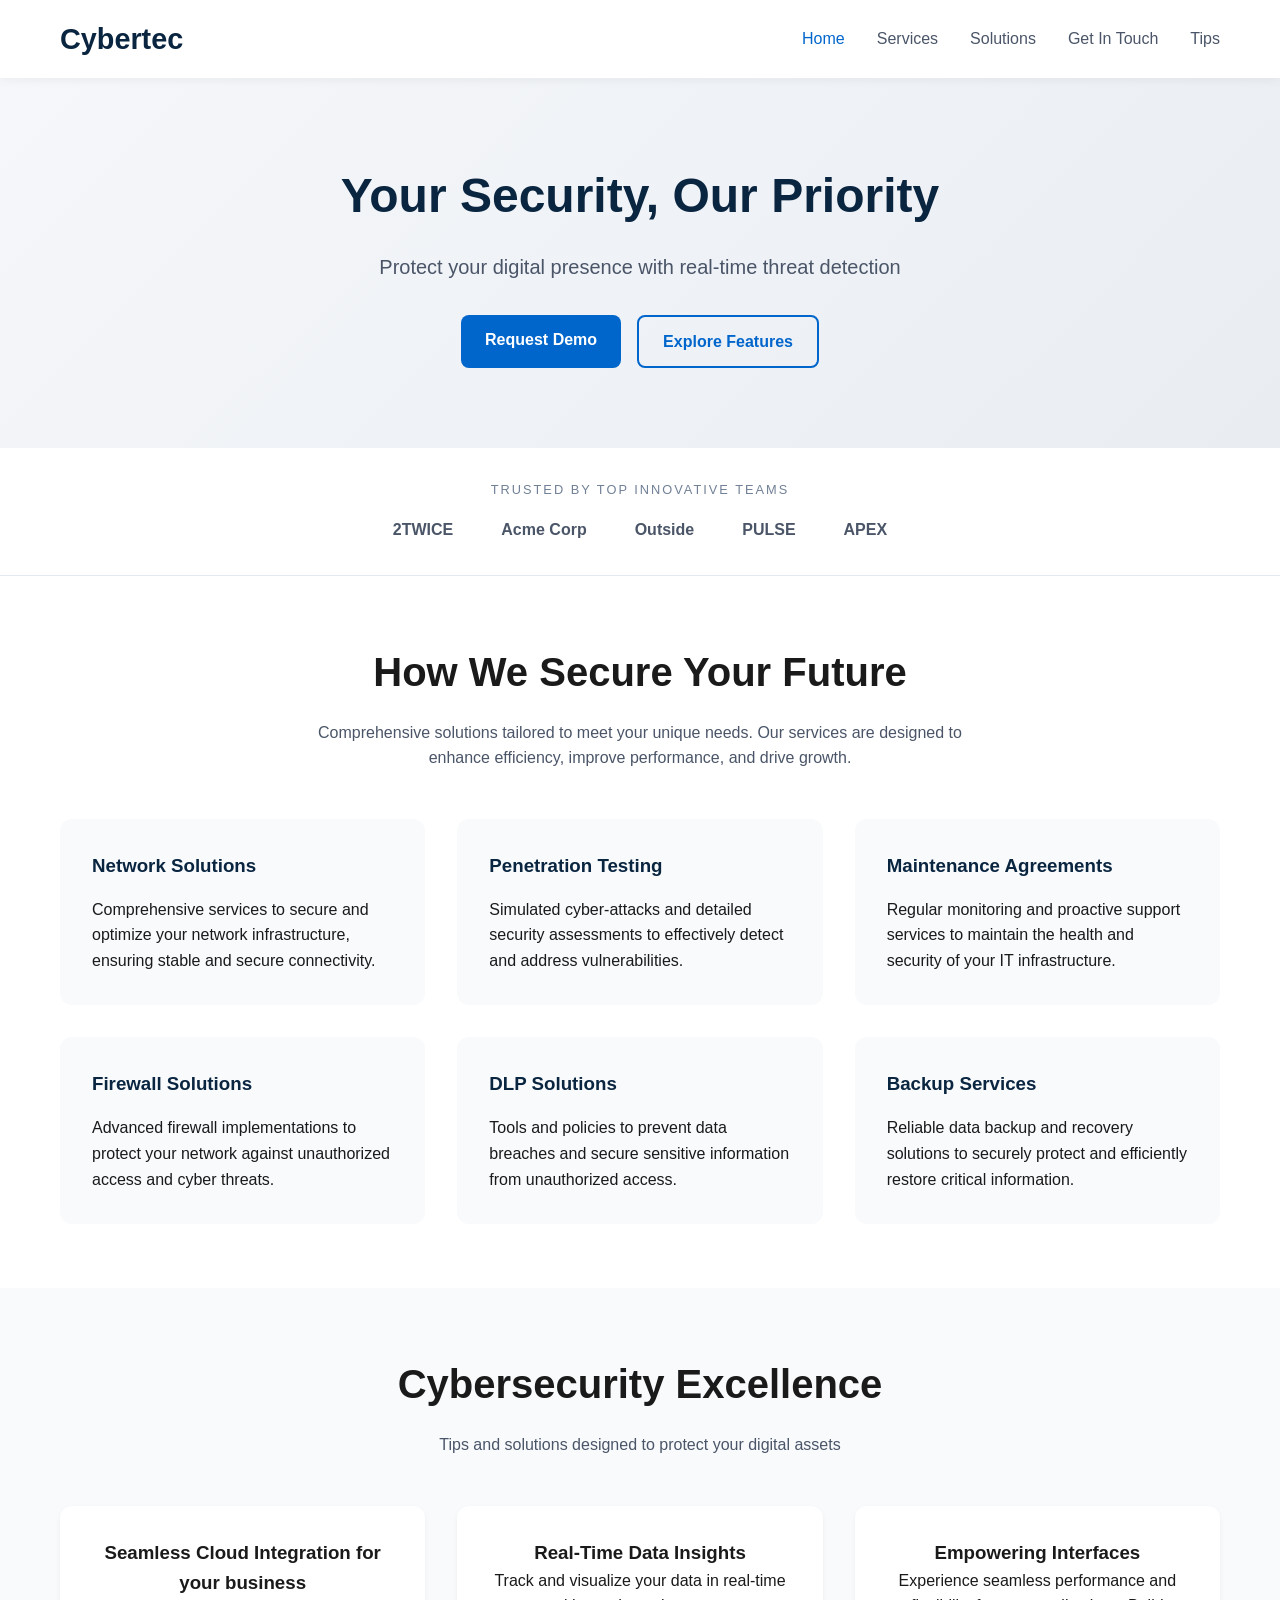
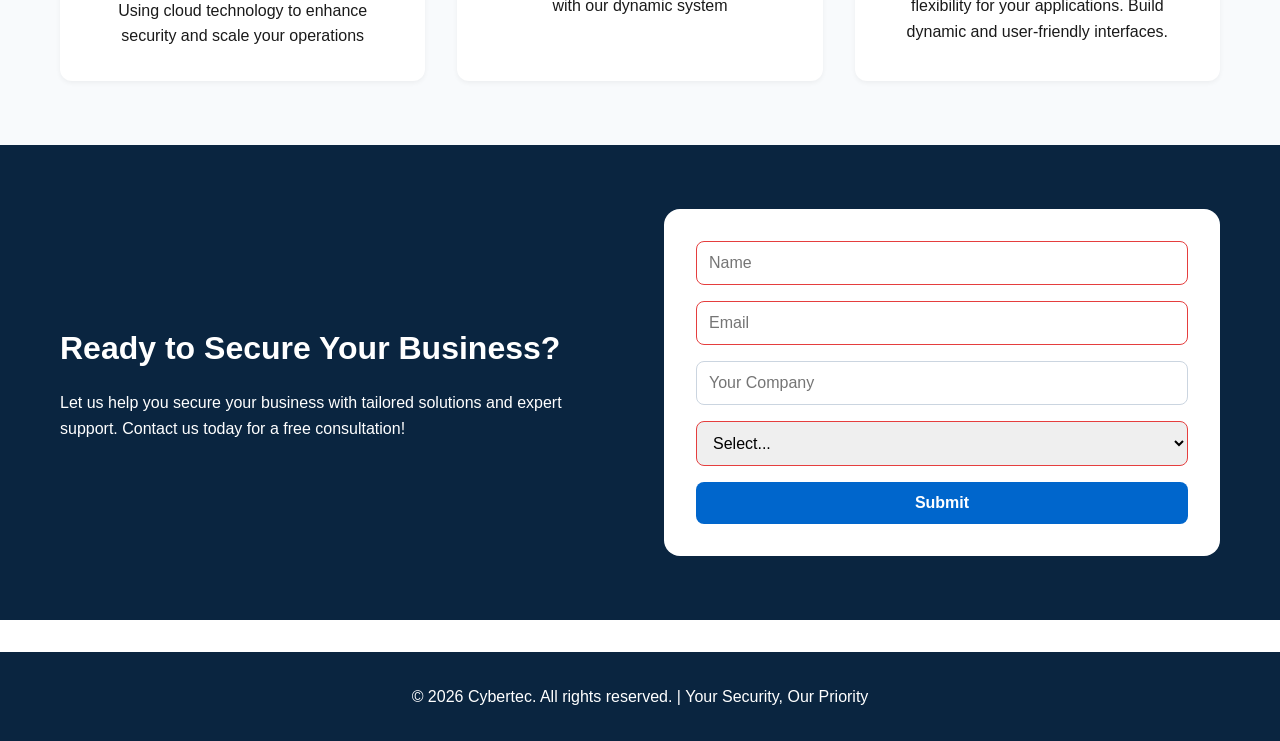
==== index.html @ 347799b2 "Fixed HTML code and CSS link" ====
<!DOCTYPE html>
<html lang="en">
<head>
    <meta charset="UTF-8">
    <meta name="viewport" content="width=device-width, initial-scale=1.0">
    <title>Cybertec</title>
    <link rel="stylesheet" href="styles.css">
</head>
<body>

<header>
    <div class="container">
        <div class="logo">Cybertec</div>
        <nav>
            <ul class="nav-links">
                <li><a href="index.html" class="active">Home</a></li>
                <li><a href="services.html">Services</a></li>
                <li><a href="solutions.html">Solutions</a></li>
                <li><a href="contact.html">Get In Touch</a></li>
                <li><a href="tips.html">Tips</a></li>
            </ul>
            <div class="hamburger">&#9776;</div>
        </nav>
    </div>
</header>

<main>
    <!-- Hero Section -->
    <section class="hero">
        <div class="container">
            <h1>Your Security, Our Priority</h1>
            <p>Protect your digital presence with real-time threat detection</p>
            <div class="hero-buttons">
                <a href="contact.html" class="btn btn-primary">Request Demo</a>
                <a href="solutions.html" class="btn btn-secondary">Explore Features</a>
            </div>
        </div>
    </section>

    <!-- Trusted By -->
    <section class="trusted">
        <div class="container">
            <p class="trusted-label">Trusted by top innovative teams</p>
            <div class="trusted-logos">
                <span>2TWICE</span>
                <span>Acme Corp</span>
                <span>Outside</span>
                <span>PULSE</span>
                <span>APEX</span>
            </div>
        </div>
    </section>

    <!-- How We Secure Your Future (Services Preview) -->
    <section class="services-preview">
        <div class="container">
            <h2>How We Secure Your Future</h2>
            <p class="section-subtitle">Comprehensive solutions tailored to meet your unique needs. Our services are designed to enhance efficiency, improve performance, and drive growth.</p>
            <div class="service-grid">
                <div class="service-card">
                    <h3>Network Solutions</h3>
                    <p>Comprehensive services to secure and optimize your network infrastructure, ensuring stable and secure connectivity.</p>
                </div>
                <div class="service-card">
                    <h3>Penetration Testing</h3>
                    <p>Simulated cyber-attacks and detailed security assessments to effectively detect and address vulnerabilities.</p>
                </div>
                <div class="service-card">
                    <h3>Maintenance Agreements</h3>
                    <p>Regular monitoring and proactive support services to maintain the health and security of your IT infrastructure.</p>
                </div>
                <div class="service-card">
                    <h3>Firewall Solutions</h3>
                    <p>Advanced firewall implementations to protect your network against unauthorized access and cyber threats.</p>
                </div>
                <div class="service-card">
                    <h3>DLP Solutions</h3>
                    <p>Tools and policies to prevent data breaches and secure sensitive information from unauthorized access.</p>
                </div>
                <div class="service-card">
                    <h3>Backup Services</h3>
                    <p>Reliable data backup and recovery solutions to securely protect and efficiently restore critical information.</p>
                </div>
            </div>
        </div>
    </section>

    <!-- Cybersecurity Excellence (Features) -->
    <section class="features">
        <div class="container">
            <h2>Cybersecurity Excellence</h2>
            <p class="section-subtitle">Tips and solutions designed to protect your digital assets</p>
            <div class="features-grid">
                <div class="feature-card">
                    <h3>Seamless Cloud Integration for your business</h3>
                    <p>Using cloud technology to enhance security and scale your operations</p>
                </div>
                <div class="feature-card">
                    <h3>Real-Time Data Insights</h3>
                    <p>Track and visualize your data in real-time with our dynamic system</p>
                </div>
                <div class="feature-card">
                    <h3>Empowering Interfaces</h3>
                    <p>Experience seamless performance and flexibility for your applications. Build dynamic and user-friendly interfaces.</p>
                </div>
            </div>
        </div>
    </section>

    <!-- CTA Form Section (matches reference) -->
    <section class="cta-form">
        <div class="container">
            <div class="cta-wrapper">
                <div class="cta-text">
                    <h2>Ready to Secure Your Business?</h2>
                    <p>Let us help you secure your business with tailored solutions and expert support. Contact us today for a free consultation!</p>
                </div>
                <div class="cta-form-box">
                    <form id="quickContact" action="#" method="post">
                        <input type="text" name="name" placeholder="Name" required>
                        <input type="email" name="email" placeholder="Email" required>
                        <input type="text" name="company" placeholder="Your Company">
                        <select name="service" required>
                            <option value="">Select...</option>
                            <option value="penetration">Penetration Testing</option>
                            <option value="firewall">Firewall Installations</option>
                            <option value="backup">Backup Services</option>
                            <option value="audit">Security Audits</option>
                            <option value="antivirus">Anti-Virus/Malware</option>
                            <option value="maintenance">Maintenance Agreements</option>
                        </select>
                        <button type="submit" class="btn btn-primary">Submit</button>
                    </form>
                </div>
            </div>
        </div>
    </section>
</main>

<footer>
    <div class="container">
        <p>&copy; 2026 Cybertec. All rights reserved. | Your Security, Our Priority</p>
    </div>
</footer>

<script src="js/main.js"></script>
</body>
</html>
---- styles.css ----
* {
    margin: 0;
    padding: 0;
    box-sizing: border-box;
}

body {
    font-family: 'Segoe UI', Tahoma, Geneva, Verdana, sans-serif;
    line-height: 1.6;
    color: #1a1a1a;
    background-color: #ffffff;
}

.container {
    max-width: 1200px;
    margin: 0 auto;
    padding: 0 20px;
}

/* Header */
header {
    background: #ffffff;
    box-shadow: 0 2px 10px rgba(0,0,0,0.05);
    position: sticky;
    top: 0;
    z-index: 100;
}

header .container {
    display: flex;
    justify-content: space-between;
    align-items: center;
    padding: 1rem 20px;
}

.logo {
    font-size: 1.8rem;
    font-weight: bold;
    color: #0a2540;
}

.nav-links {
    display: flex;
    list-style: none;
    gap: 2rem;
}

.nav-links a {
    text-decoration: none;
    color: #4a5568;
    font-weight: 500;
    transition: color 0.3s;
}

.nav-links a:hover, .nav-links a.active {
    color: #0066cc;
}

.hamburger {
    display: none;
    font-size: 1.8rem;
    cursor: pointer;
}

/* Hero */
.hero {
    text-align: center;
    padding: 5rem 0;
    background: linear-gradient(135deg, #f5f7fa 0%, #e9edf2 100%);
}

.hero h1 {
    font-size: 3rem;
    margin-bottom: 1rem;
    color: #0a2540;
}

.hero p {
    font-size: 1.25rem;
    color: #4a5568;
    margin-bottom: 2rem;
}

.hero-buttons {
    display: flex;
    gap: 1rem;
    justify-content: center;
}

.btn {
    display: inline-block;
    padding: 0.75rem 1.5rem;
    border-radius: 8px;
    text-decoration: none;
    font-weight: 600;
    transition: all 0.3s;
    cursor: pointer;
    border: none;
    font-size: 1rem;
}

.btn-primary {
    background: #0066cc;
    color: white;
}

.btn-primary:hover {
    background: #0052a3;
    transform: translateY(-2px);
}

.btn-secondary {
    background: transparent;
    color: #0066cc;
    border: 2px solid #0066cc;
}

.btn-secondary:hover {
    background: #0066cc;
    color: white;
}

.btn-light {
    background: white;
    color: #0066cc;
}

.btn-light:hover {
    background: #f0f0f0;
}

/* Trusted by */
.trusted {
    padding: 2rem 0;
    text-align: center;
    border-bottom: 1px solid #e2e8f0;
}

.trusted-label {
    text-transform: uppercase;
    font-size: 0.8rem;
    letter-spacing: 2px;
    color: #718096;
    margin-bottom: 1rem;
}

.trusted-logos {
    display: flex;
    justify-content: center;
    gap: 3rem;
    flex-wrap: wrap;
    font-weight: 600;
    color: #4a5568;
}

/* Services Preview */
.services-preview, .services-full {
    padding: 4rem 0;
}

.services-preview h2, .features h2, .page-header h2 {
    text-align: center;
    font-size: 2.5rem;
    margin-bottom: 1rem;
}

.section-subtitle {
    text-align: center;
    max-width: 700px;
    margin: 0 auto 3rem auto;
    color: #4a5568;
}

.service-grid {
    display: grid;
    grid-template-columns: repeat(auto-fit, minmax(320px, 1fr));
    gap: 2rem;
}

.service-card {
    background: #f8fafc;
    padding: 2rem;
    border-radius: 12px;
    transition: transform 0.3s, box-shadow 0.3s;
}

.service-card:hover {
    transform: translateY(-5px);
    box-shadow: 0 10px 25px rgba(0,0,0,0.1);
}

.service-card h3 {
    margin-bottom: 1rem;
    color: #0a2540;
}

/* Features / Solutions */
.features {
    background: #f8fafc;
    padding: 4rem 0;
}

.features-grid {
    display: grid;
    grid-template-columns: repeat(auto-fit, minmax(280px, 1fr));
    gap: 2rem;
}

.feature-card {
    background: white;
    padding: 2rem;
    border-radius: 12px;
    text-align: center;
    box-shadow: 0 2px 5px rgba(0,0,0,0.05);
}

/* CTA Form Section */
.cta-form {
    padding: 4rem 0;
    background: #0a2540;
    color: white;
}

.cta-wrapper {
    display: grid;
    grid-template-columns: 1fr 1fr;
    gap: 3rem;
    align-items: center;
}

.cta-text h2 {
    font-size: 2rem;
    margin-bottom: 1rem;
}

.cta-form-box {
    background: white;
    padding: 2rem;
    border-radius: 16px;
    color: #1a1a1a;
}

.cta-form-box input, .cta-form-box select {
    width: 100%;
    padding: 0.75rem;
    margin-bottom: 1rem;
    border: 1px solid #cbd5e0;
    border-radius: 8px;
    font-size: 1rem;
}

.cta-form-box button {
    width: 100%;
}

/* Contact Form Page */
.contact-form-section {
    padding: 3rem 0;
}

.contact-wrapper {
    max-width: 700px;
    margin: 0 auto;
    background: #f8fafc;
    padding: 2rem;
    border-radius: 16px;
}

.form-group {
    margin-bottom: 1.5rem;
}

.form-group label {
    display: block;
    margin-bottom: 0.5rem;
    font-weight: 500;
}

.form-group input, .form-group select, .form-group textarea {
    width: 100%;
    padding: 0.75rem;
    border: 1px solid #cbd5e0;
    border-radius: 8px;
    font-size: 1rem;
}

.error-message {
    color: #e53e3e;
    font-size: 0.85rem;
    margin-top: 0.25rem;
}

input:invalid, select:invalid {
    border-color: #e53e3e;
}

/* Tips Page */
.tips-grid {
    padding: 3rem 0;
    display: grid;
    grid-template-columns: repeat(auto-fit, minmax(340px, 1fr));
    gap: 2rem;
}

.tip-card {
    background: #f8fafc;
    padding: 2rem;
    border-radius: 12px;
    position: relative;
    transition: all 0.3s;
}

.tip-card:hover {
    transform: translateY(-5px);
    box-shadow: 0 10px 20px rgba(0,0,0,0.1);
}

.tip-number {
    font-size: 2rem;
    font-weight: bold;
    color: #0066cc;
    opacity: 0.3;
    margin-bottom: 0.5rem;
}

.tip-card h3 {
    margin: 0.5rem 0;
    color: #0a2540;
}

/* Page Header */
.page-header {
    background: linear-gradient(135deg, #f5f7fa 0%, #e9edf2 100%);
    padding: 3rem 0;
    text-align: center;
}

.page-header h1 {
    font-size: 2.5rem;
    margin-bottom: 0.5rem;
}

/* Solutions page */
.solutions-grid {
    padding: 3rem 0;
}

.solution-item {
    background: #f8fafc;
    margin-bottom: 2rem;
    padding: 2rem;
    border-radius: 12px;
}

.solution-text h3 {
    font-size: 1.5rem;
    margin-bottom: 0.5rem;
    color: #0a2540;
}

/* Footer */
footer {
    background: #0a2540;
    color: white;
    text-align: center;
    padding: 2rem 0;
    margin-top: 2rem;
}

/* Responsive */
@media (max-width: 768px) {
    .nav-links {
        display: none;
        flex-direction: column;
        position: absolute;
        top: 70px;
        left: 0;
        width: 100%;
        background: white;
        padding: 1rem;
        box-shadow: 0 5px 10px rgba(0,0,0,0.1);
    }
    
    .nav-links.active {
        display: flex;
    }
    
    .hamburger {
        display: block;
    }
    
    .hero h1 {
        font-size: 2rem;
    }
    
    .cta-wrapper {
        grid-template-columns: 1fr;
    }
    
    .hero-buttons {
        flex-direction: column;
        align-items: center;
    }
    
    .service-grid, .features-grid {
        grid-template-columns: 1fr;
    }
}
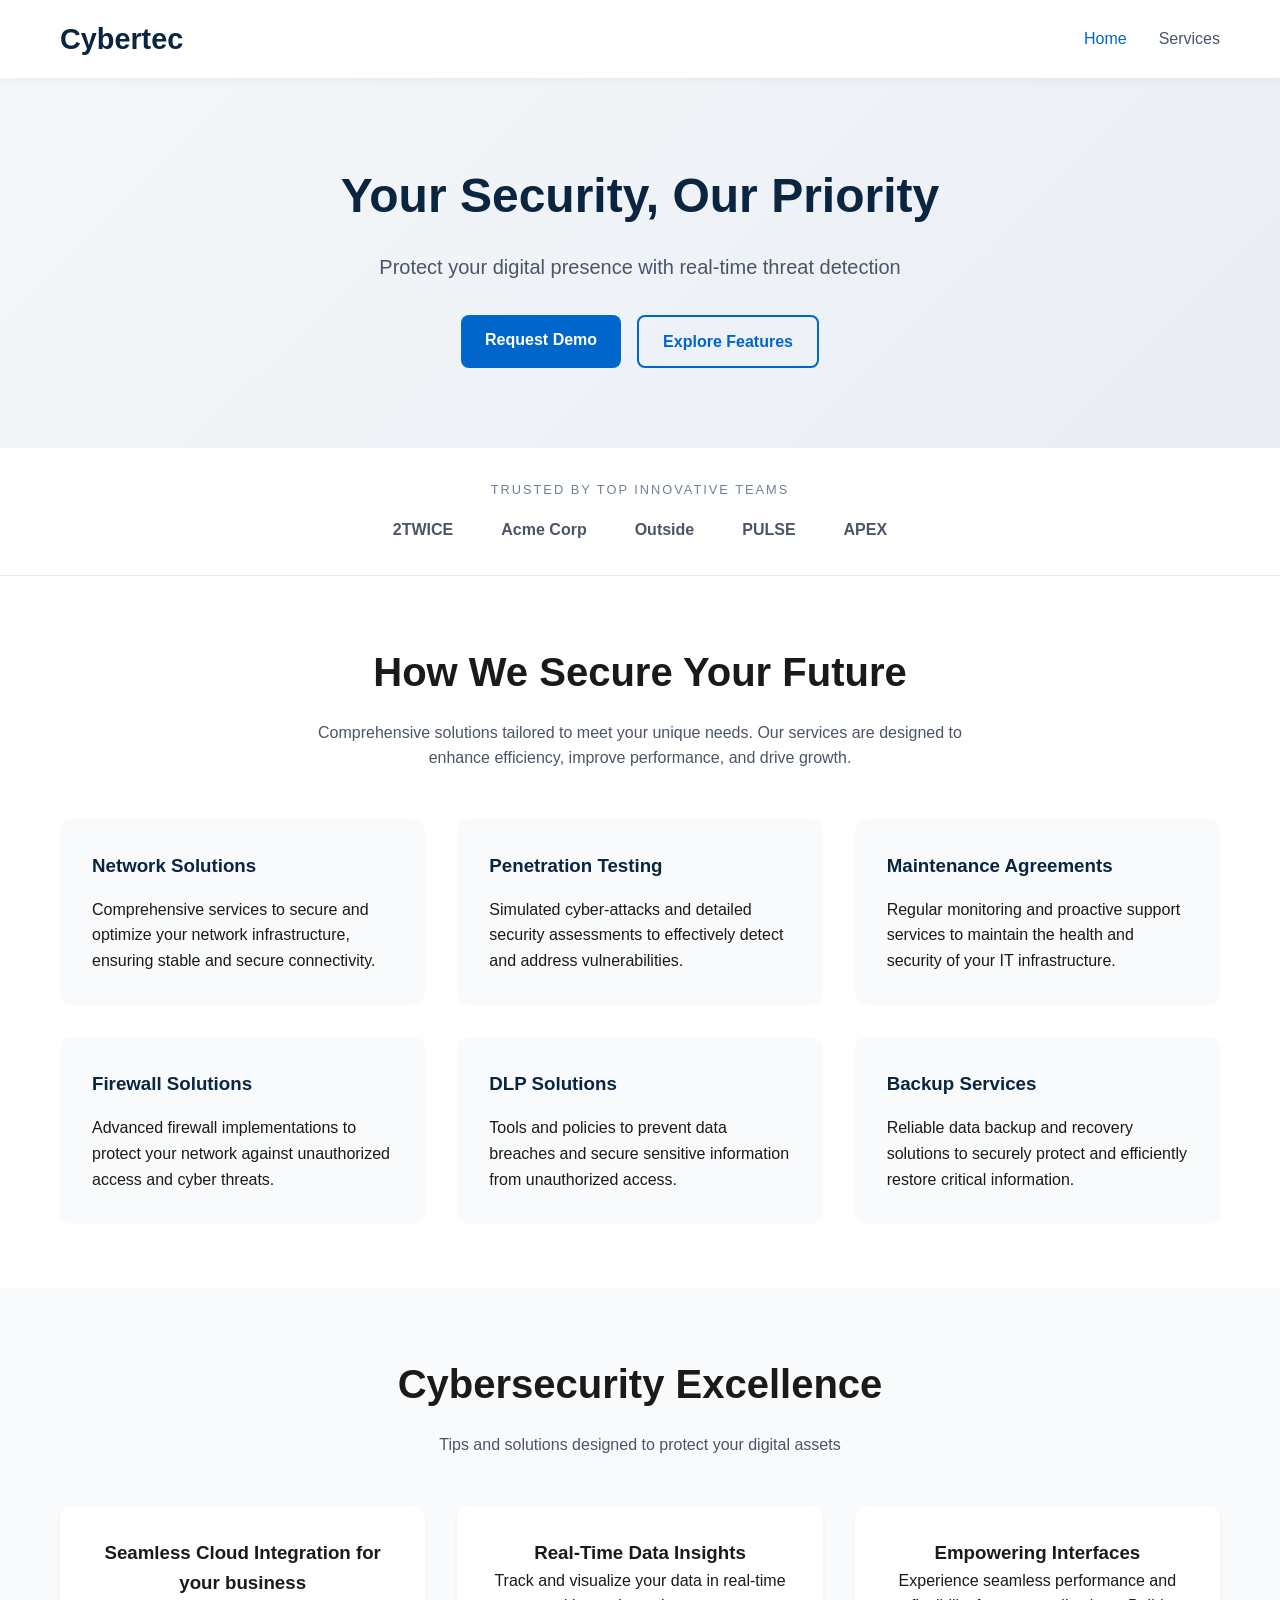
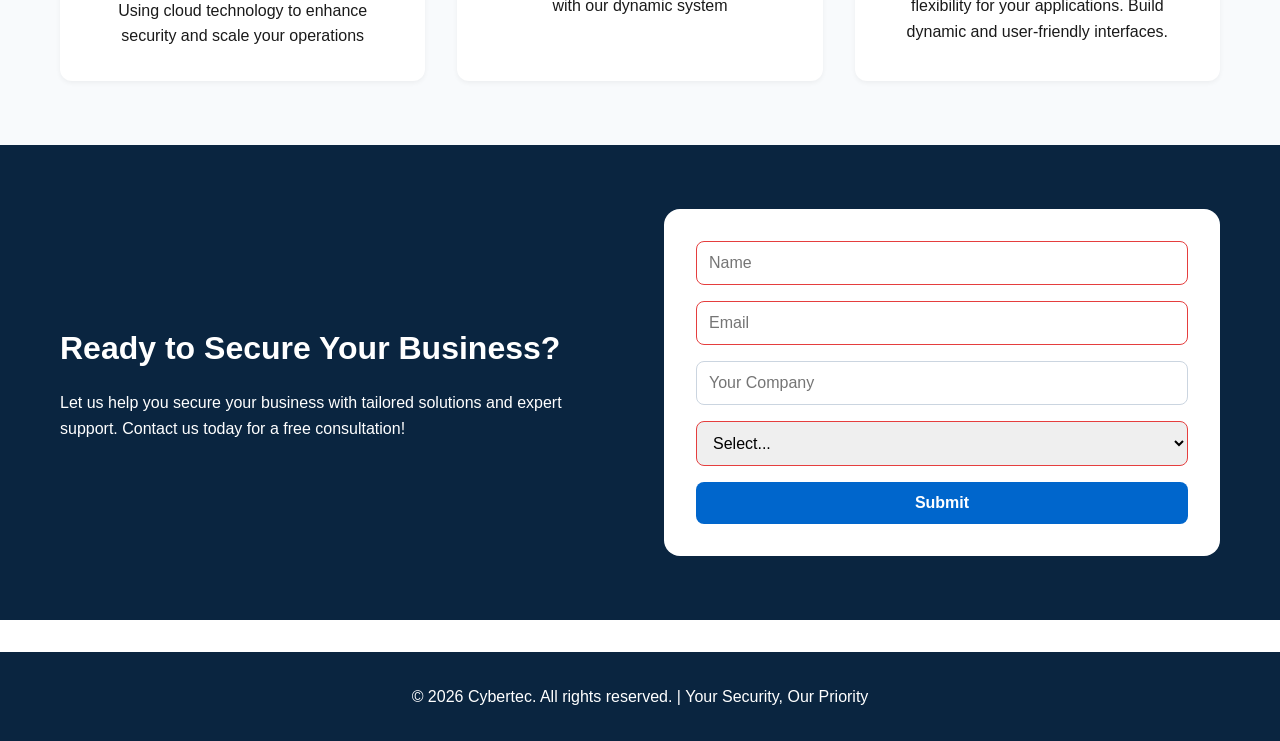
==== commit f5210829: "Fixed the navigation bars on each page" ====
--- a/index.html
+++ b/index.html
@@ -3,7 +3,7 @@
 <head>
     <meta charset="UTF-8">
     <meta name="viewport" content="width=device-width, initial-scale=1.0">
-    <title>Cybertec</title>
+    <title>Cybertec - Page Title</title>
     <link rel="stylesheet" href="styles.css">
 </head>
 <body>
@@ -15,9 +15,6 @@
             <ul class="nav-links">
                 <li><a href="index.html" class="active">Home</a></li>
                 <li><a href="services.html">Services</a></li>
-                <li><a href="solutions.html">Solutions</a></li>
-                <li><a href="contact.html">Get In Touch</a></li>
-                <li><a href="tips.html">Tips</a></li>
             </ul>
             <div class="hamburger">&#9776;</div>
         </nav>
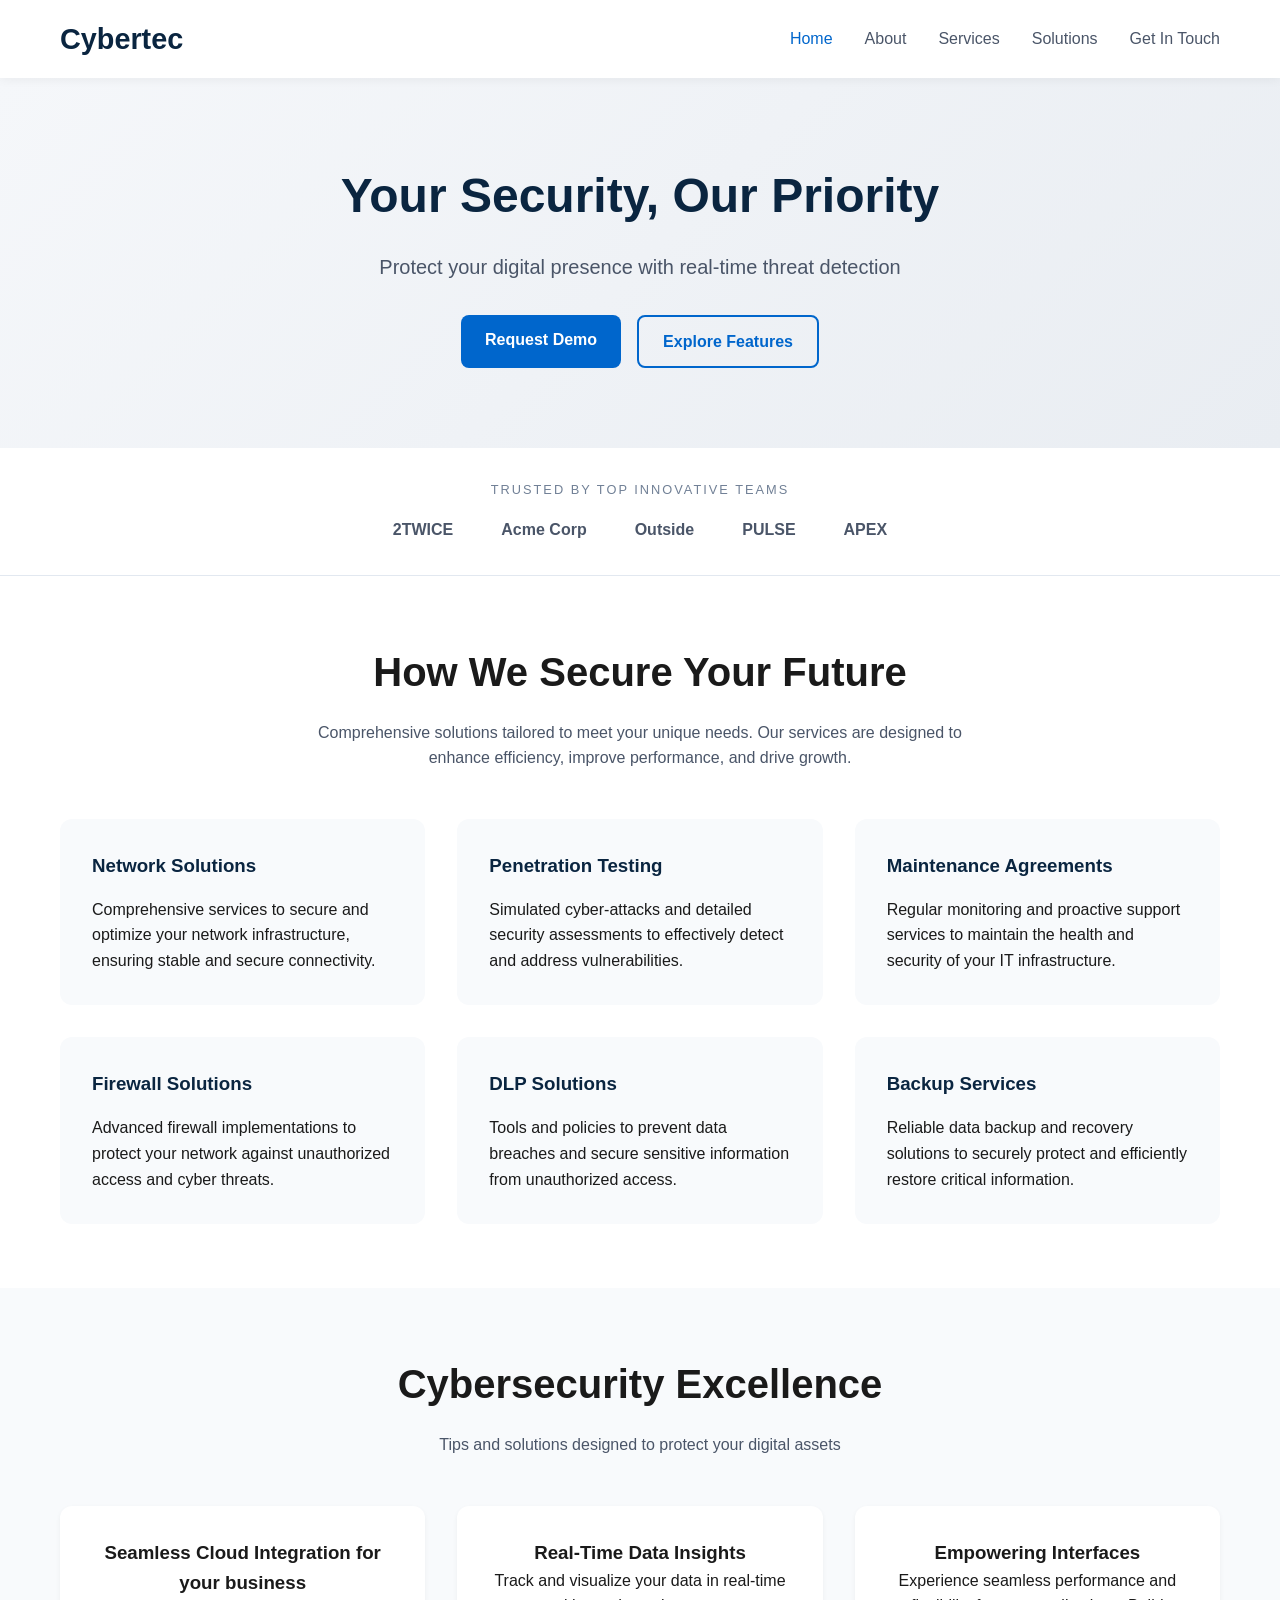
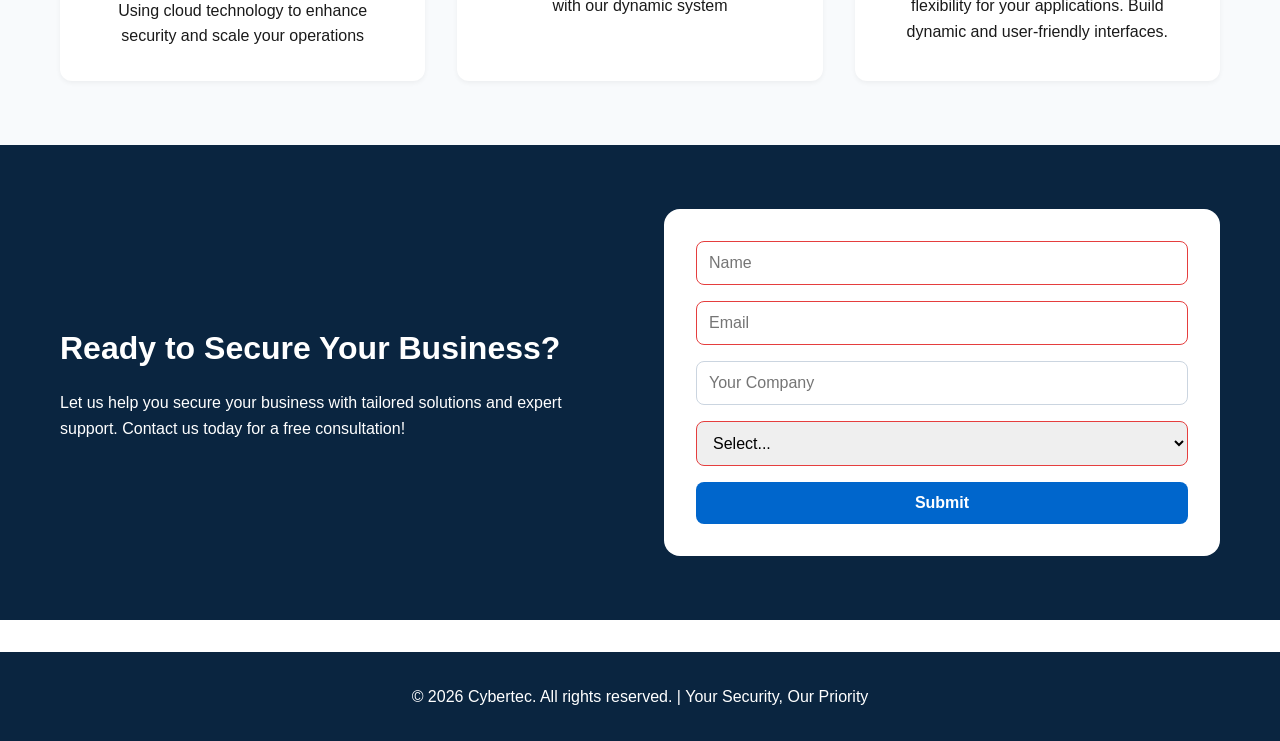
==== commit 9a268bcb: "Added About page and updated navigation links" ====
--- a/index.html
+++ b/index.html
@@ -14,7 +14,10 @@
         <nav>
             <ul class="nav-links">
                 <li><a href="index.html" class="active">Home</a></li>
+                <li><a href="about.html">About</a></li>
                 <li><a href="services.html">Services</a></li>
+                <li><a href="solutions.html">Solutions</a></li>
+                <li><a href="contact.html">Get In Touch</a></li>
             </ul>
             <div class="hamburger">&#9776;</div>
         </nav>
--- a/styles.css
+++ b/styles.css
@@ -405,4 +405,11 @@
     .service-grid, .features-grid {
         grid-template-columns: 1fr;
     }
+    /* About page */
+.about-content ul {
+    margin: 1rem 0 0 2rem;
+}
+.about-content li {
+    margin: 0.5rem 0;
+}
 }
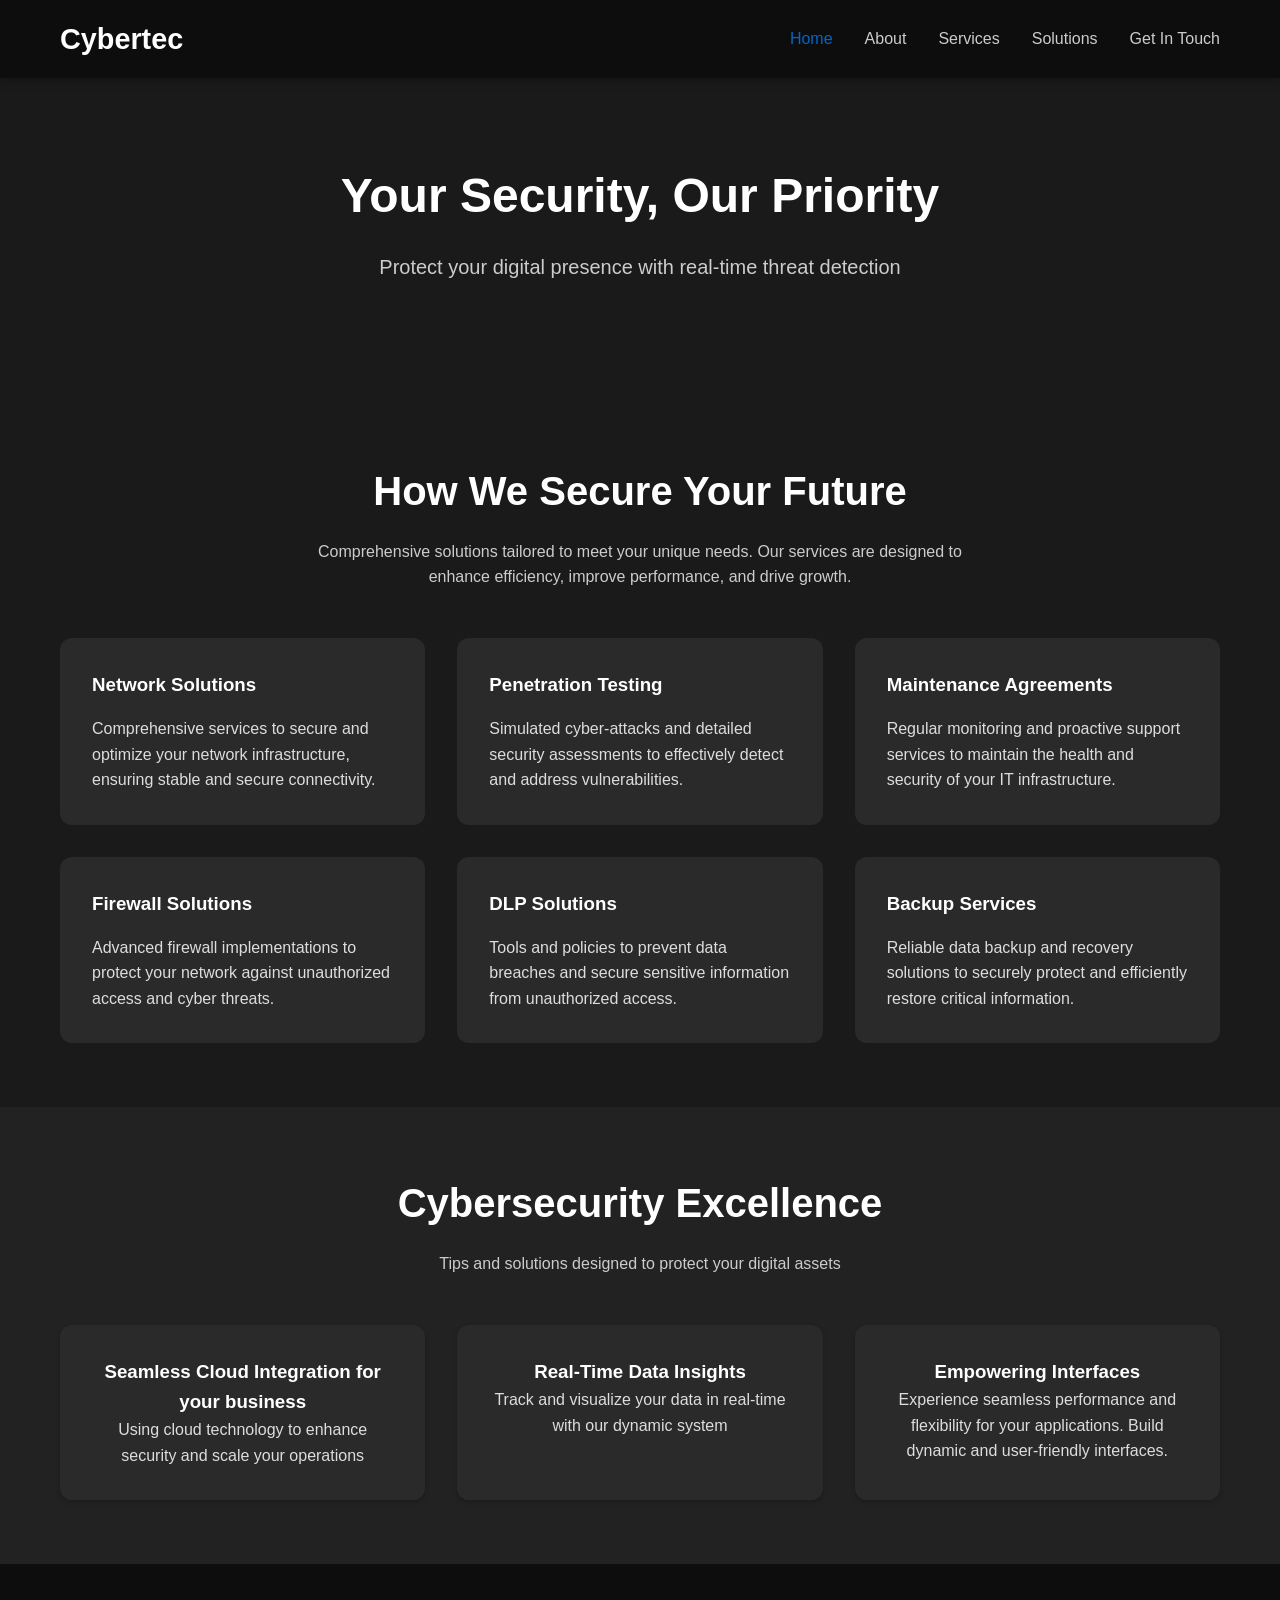
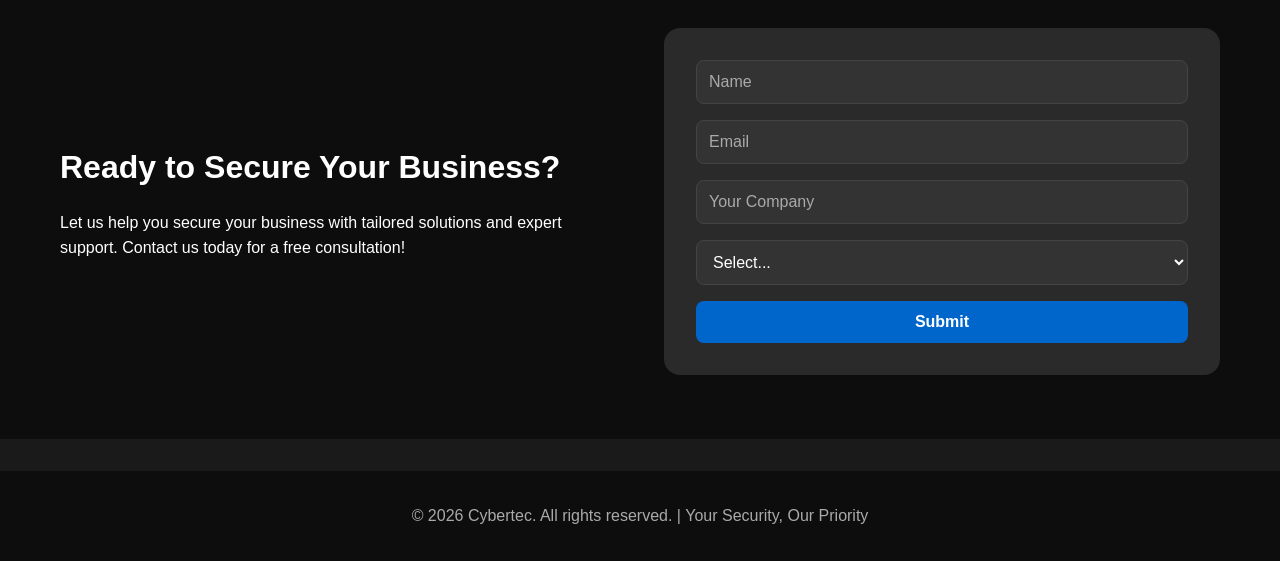
==== commit 0c972b74: "Changed theme of website to dark" ====
--- a/index.html
+++ b/index.html
@@ -3,7 +3,7 @@
 <head>
     <meta charset="UTF-8">
     <meta name="viewport" content="width=device-width, initial-scale=1.0">
-    <title>Cybertec - Page Title</title>
+    <title>Cybertec | Your Security, Our Priority</title>
     <link rel="stylesheet" href="styles.css">
 </head>
 <body>
@@ -25,29 +25,11 @@
 </header>
 
 <main>
-    <!-- Hero Section -->
+    <!-- Hero Section (no buttons) -->
     <section class="hero">
         <div class="container">
             <h1>Your Security, Our Priority</h1>
             <p>Protect your digital presence with real-time threat detection</p>
-            <div class="hero-buttons">
-                <a href="contact.html" class="btn btn-primary">Request Demo</a>
-                <a href="solutions.html" class="btn btn-secondary">Explore Features</a>
-            </div>
-        </div>
-    </section>
-
-    <!-- Trusted By -->
-    <section class="trusted">
-        <div class="container">
-            <p class="trusted-label">Trusted by top innovative teams</p>
-            <div class="trusted-logos">
-                <span>2TWICE</span>
-                <span>Acme Corp</span>
-                <span>Outside</span>
-                <span>PULSE</span>
-                <span>APEX</span>
-            </div>
         </div>
     </section>
 
--- a/styles.css
+++ b/styles.css
@@ -7,8 +7,8 @@
 body {
     font-family: 'Segoe UI', Tahoma, Geneva, Verdana, sans-serif;
     line-height: 1.6;
-    color: #1a1a1a;
-    background-color: #ffffff;
+    background-color: #1a1a1a;  /* medium black */
+    color: #ffffff;              /* white text */
 }
 
 .container {
@@ -19,8 +19,8 @@
 
 /* Header */
 header {
-    background: #ffffff;
-    box-shadow: 0 2px 10px rgba(0,0,0,0.05);
+    background: #0d0d0d;
+    box-shadow: 0 2px 10px rgba(0,0,0,0.3);
     position: sticky;
     top: 0;
     z-index: 100;
@@ -36,7 +36,7 @@
 .logo {
     font-size: 1.8rem;
     font-weight: bold;
-    color: #0a2540;
+    color: #ffffff;
 }
 
 .nav-links {
@@ -47,7 +47,7 @@
 
 .nav-links a {
     text-decoration: none;
-    color: #4a5568;
+    color: #cccccc;
     font-weight: 500;
     transition: color 0.3s;
 }
@@ -60,33 +60,29 @@
     display: none;
     font-size: 1.8rem;
     cursor: pointer;
+    color: white;
 }
 
 /* Hero */
 .hero {
     text-align: center;
     padding: 5rem 0;
-    background: linear-gradient(135deg, #f5f7fa 0%, #e9edf2 100%);
+    background: #1a1a1a;
 }
 
 .hero h1 {
     font-size: 3rem;
     margin-bottom: 1rem;
-    color: #0a2540;
+    color: #ffffff;
 }
 
 .hero p {
     font-size: 1.25rem;
-    color: #4a5568;
+    color: #cccccc;
     margin-bottom: 2rem;
 }
 
-.hero-buttons {
-    display: flex;
-    gap: 1rem;
-    justify-content: center;
-}
-
+/* Buttons */
 .btn {
     display: inline-block;
     padding: 0.75rem 1.5rem;
@@ -129,46 +125,24 @@
     background: #f0f0f0;
 }
 
-/* Trusted by */
-.trusted {
-    padding: 2rem 0;
-    text-align: center;
-    border-bottom: 1px solid #e2e8f0;
-}
-
-.trusted-label {
-    text-transform: uppercase;
-    font-size: 0.8rem;
-    letter-spacing: 2px;
-    color: #718096;
-    margin-bottom: 1rem;
-}
-
-.trusted-logos {
-    display: flex;
-    justify-content: center;
-    gap: 3rem;
-    flex-wrap: wrap;
-    font-weight: 600;
-    color: #4a5568;
-}
-
 /* Services Preview */
 .services-preview, .services-full {
     padding: 4rem 0;
+    background: #1a1a1a;
 }
 
 .services-preview h2, .features h2, .page-header h2 {
     text-align: center;
     font-size: 2.5rem;
     margin-bottom: 1rem;
+    color: #ffffff;
 }
 
 .section-subtitle {
     text-align: center;
     max-width: 700px;
     margin: 0 auto 3rem auto;
-    color: #4a5568;
+    color: #cccccc;
 }
 
 .service-grid {
@@ -178,25 +152,30 @@
 }
 
 .service-card {
-    background: #f8fafc;
+    background: #2a2a2a;
     padding: 2rem;
     border-radius: 12px;
     transition: transform 0.3s, box-shadow 0.3s;
+    color: #ffffff;
 }
 
 .service-card:hover {
     transform: translateY(-5px);
-    box-shadow: 0 10px 25px rgba(0,0,0,0.1);
+    box-shadow: 0 10px 25px rgba(0,0,0,0.3);
 }
 
 .service-card h3 {
     margin-bottom: 1rem;
-    color: #0a2540;
-}
-
-/* Features / Solutions */
+    color: #ffffff;
+}
+
+.service-card p {
+    color: #dddddd;
+}
+
+/* Features */
 .features {
-    background: #f8fafc;
+    background: #222222;
     padding: 4rem 0;
 }
 
@@ -207,17 +186,22 @@
 }
 
 .feature-card {
-    background: white;
+    background: #2a2a2a;
     padding: 2rem;
     border-radius: 12px;
     text-align: center;
-    box-shadow: 0 2px 5px rgba(0,0,0,0.05);
+    box-shadow: 0 2px 5px rgba(0,0,0,0.2);
+    color: #ffffff;
+}
+
+.feature-card p {
+    color: #dddddd;
 }
 
 /* CTA Form Section */
 .cta-form {
     padding: 4rem 0;
-    background: #0a2540;
+    background: #0d0d0d;
     color: white;
 }
 
@@ -234,34 +218,64 @@
 }
 
 .cta-form-box {
-    background: white;
+    background: #2a2a2a;
     padding: 2rem;
     border-radius: 16px;
-    color: #1a1a1a;
+    color: #ffffff;
 }
 
 .cta-form-box input, .cta-form-box select {
     width: 100%;
     padding: 0.75rem;
     margin-bottom: 1rem;
-    border: 1px solid #cbd5e0;
+    border: 1px solid #444;
     border-radius: 8px;
+    background-color: #333;
+    color: white;
     font-size: 1rem;
+}
+
+.cta-form-box input::placeholder {
+    color: #aaa;
 }
 
 .cta-form-box button {
     width: 100%;
+}
+
+/* About page */
+.about-content {
+    background: #1a1a1a;
+    padding: 3rem 0;
+}
+
+.about-content h2 {
+    margin-top: 1.5rem;
+    color: #ffffff;
+}
+
+.about-content p, .about-content li {
+    color: #dddddd;
+}
+
+.about-content ul {
+    margin: 1rem 0 0 2rem;
+}
+
+.about-content li {
+    margin: 0.5rem 0;
 }
 
 /* Contact Form Page */
 .contact-form-section {
     padding: 3rem 0;
+    background: #1a1a1a;
 }
 
 .contact-wrapper {
     max-width: 700px;
     margin: 0 auto;
-    background: #f8fafc;
+    background: #2a2a2a;
     padding: 2rem;
     border-radius: 16px;
 }
@@ -274,63 +288,28 @@
     display: block;
     margin-bottom: 0.5rem;
     font-weight: 500;
+    color: #ffffff;
 }
 
 .form-group input, .form-group select, .form-group textarea {
     width: 100%;
     padding: 0.75rem;
-    border: 1px solid #cbd5e0;
+    border: 1px solid #444;
     border-radius: 8px;
+    background-color: #333;
+    color: white;
     font-size: 1rem;
 }
 
 .error-message {
-    color: #e53e3e;
+    color: #ff6b6b;
     font-size: 0.85rem;
     margin-top: 0.25rem;
 }
 
-input:invalid, select:invalid {
-    border-color: #e53e3e;
-}
-
-/* Tips Page */
-.tips-grid {
-    padding: 3rem 0;
-    display: grid;
-    grid-template-columns: repeat(auto-fit, minmax(340px, 1fr));
-    gap: 2rem;
-}
-
-.tip-card {
-    background: #f8fafc;
-    padding: 2rem;
-    border-radius: 12px;
-    position: relative;
-    transition: all 0.3s;
-}
-
-.tip-card:hover {
-    transform: translateY(-5px);
-    box-shadow: 0 10px 20px rgba(0,0,0,0.1);
-}
-
-.tip-number {
-    font-size: 2rem;
-    font-weight: bold;
-    color: #0066cc;
-    opacity: 0.3;
-    margin-bottom: 0.5rem;
-}
-
-.tip-card h3 {
-    margin: 0.5rem 0;
-    color: #0a2540;
-}
-
 /* Page Header */
 .page-header {
-    background: linear-gradient(135deg, #f5f7fa 0%, #e9edf2 100%);
+    background: #222222;
     padding: 3rem 0;
     text-align: center;
 }
@@ -338,15 +317,21 @@
 .page-header h1 {
     font-size: 2.5rem;
     margin-bottom: 0.5rem;
+    color: #ffffff;
+}
+
+.page-header p {
+    color: #cccccc;
 }
 
 /* Solutions page */
 .solutions-grid {
     padding: 3rem 0;
+    background: #1a1a1a;
 }
 
 .solution-item {
-    background: #f8fafc;
+    background: #2a2a2a;
     margin-bottom: 2rem;
     padding: 2rem;
     border-radius: 12px;
@@ -355,13 +340,17 @@
 .solution-text h3 {
     font-size: 1.5rem;
     margin-bottom: 0.5rem;
-    color: #0a2540;
+    color: #ffffff;
+}
+
+.solution-text p {
+    color: #dddddd;
 }
 
 /* Footer */
 footer {
-    background: #0a2540;
-    color: white;
+    background: #0d0d0d;
+    color: #aaaaaa;
     text-align: center;
     padding: 2rem 0;
     margin-top: 2rem;
@@ -376,9 +365,9 @@
         top: 70px;
         left: 0;
         width: 100%;
-        background: white;
+        background: #0d0d0d;
         padding: 1rem;
-        box-shadow: 0 5px 10px rgba(0,0,0,0.1);
+        box-shadow: 0 5px 10px rgba(0,0,0,0.3);
     }
     
     .nav-links.active {
@@ -397,14 +386,10 @@
         grid-template-columns: 1fr;
     }
     
-    .hero-buttons {
-        flex-direction: column;
-        align-items: center;
-    }
-    
     .service-grid, .features-grid {
         grid-template-columns: 1fr;
     }
+}
     /* About page */
 .about-content ul {
     margin: 1rem 0 0 2rem;
@@ -412,4 +397,3 @@
 .about-content li {
     margin: 0.5rem 0;
 }
-}
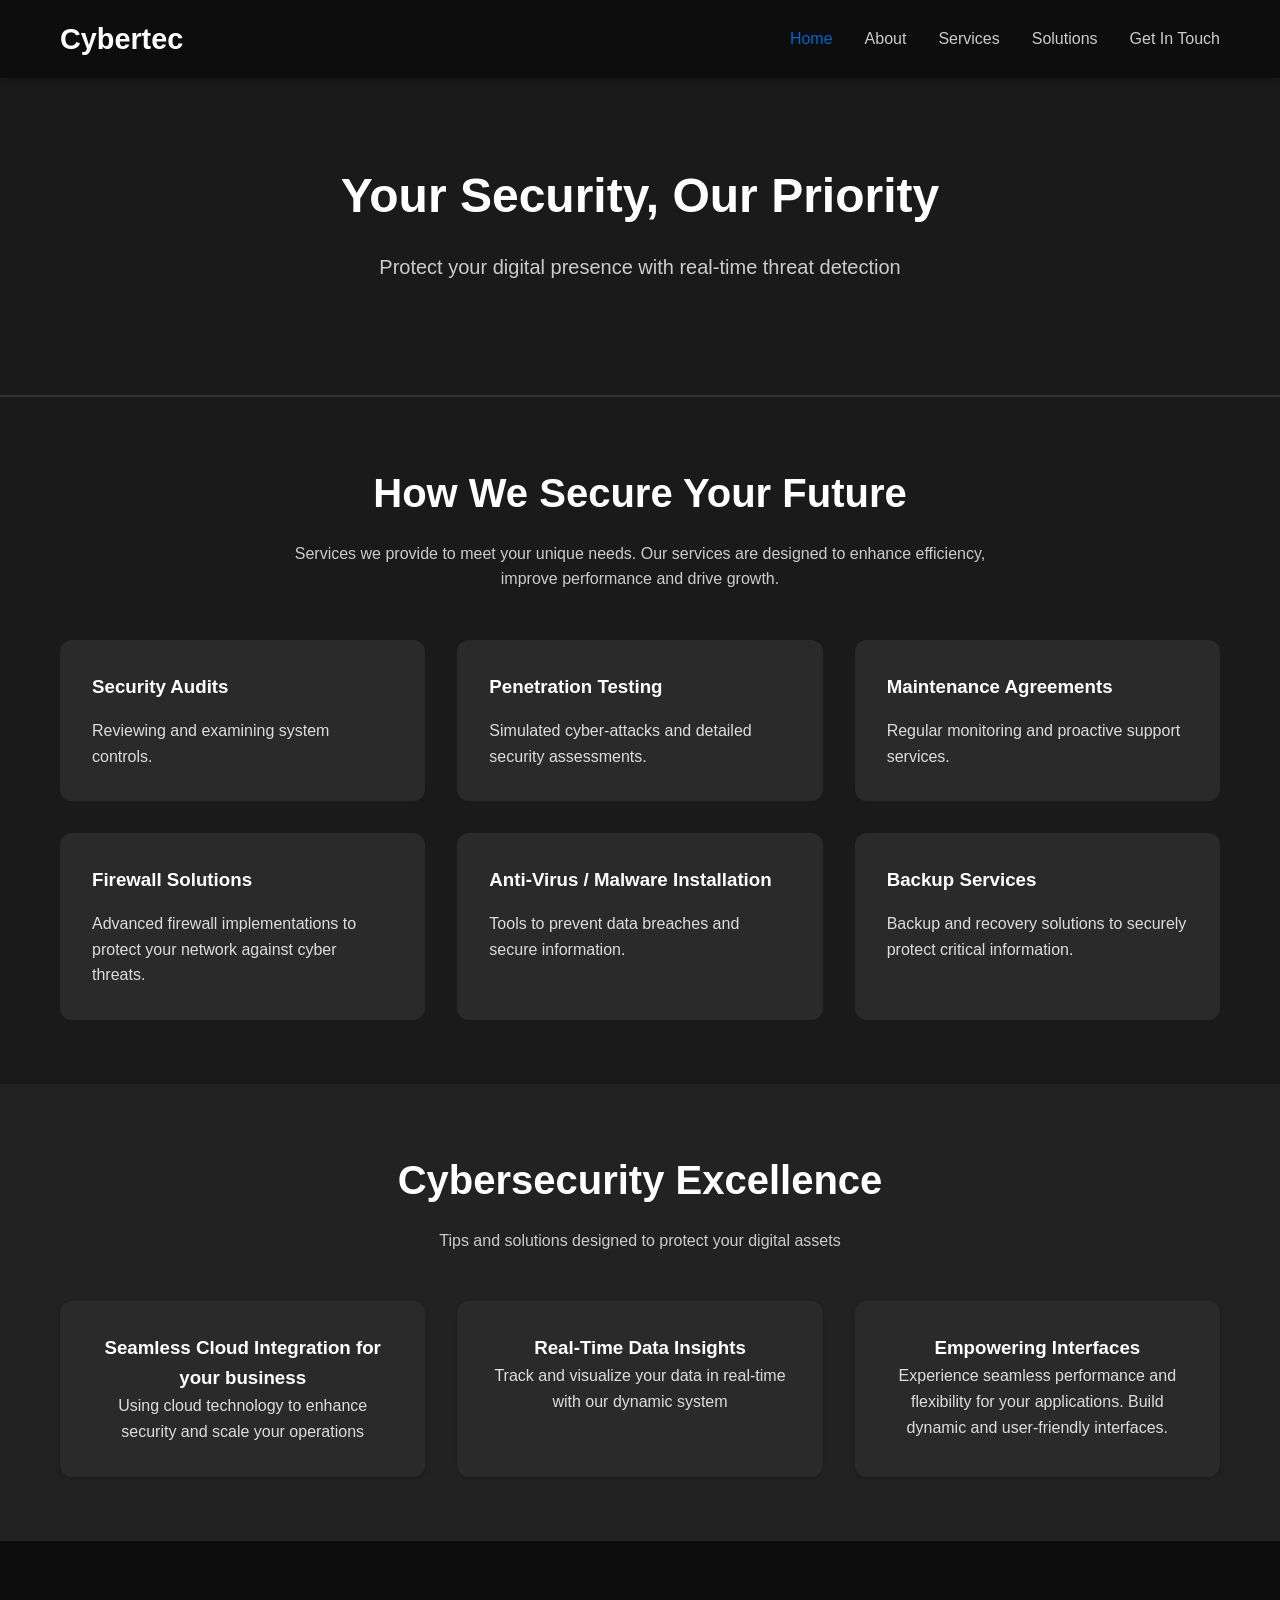
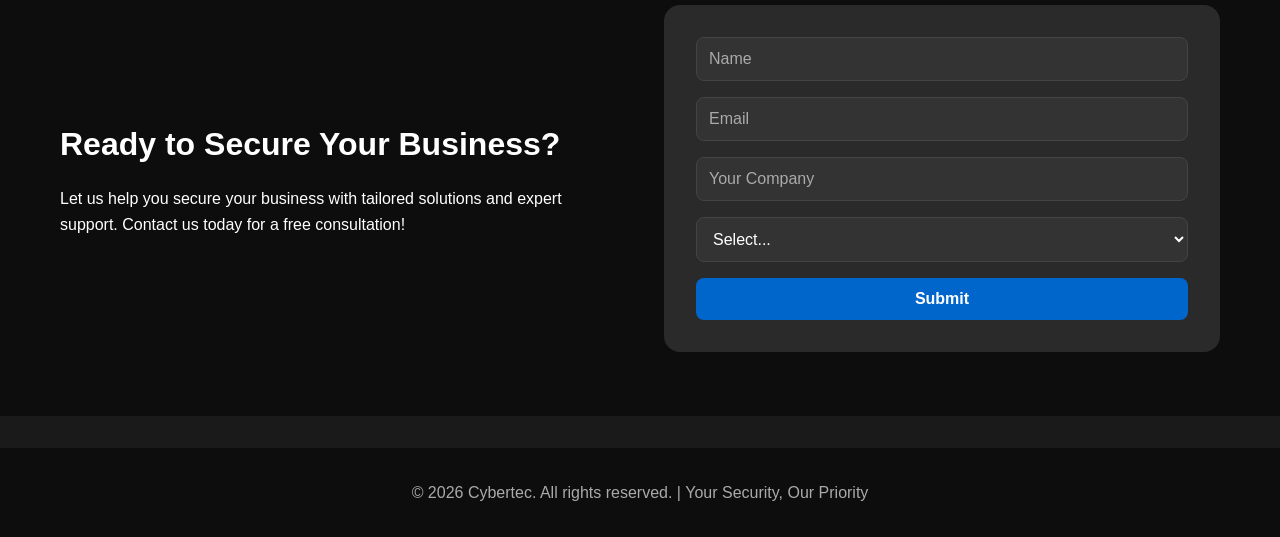
==== commit 5e7ac450: "Edited the services information in the home section" ====
--- a/index.html
+++ b/index.html
@@ -37,31 +37,31 @@
     <section class="services-preview">
         <div class="container">
             <h2>How We Secure Your Future</h2>
-            <p class="section-subtitle">Comprehensive solutions tailored to meet your unique needs. Our services are designed to enhance efficiency, improve performance, and drive growth.</p>
+            <p class="section-subtitle">Services we provide to meet your unique needs. Our services are designed to enhance efficiency, improve performance and drive growth.</p>
             <div class="service-grid">
                 <div class="service-card">
-                    <h3>Network Solutions</h3>
-                    <p>Comprehensive services to secure and optimize your network infrastructure, ensuring stable and secure connectivity.</p>
+                    <h3>Security Audits</h3>
+                    <p>Reviewing and examining system controls.</p>
                 </div>
                 <div class="service-card">
                     <h3>Penetration Testing</h3>
-                    <p>Simulated cyber-attacks and detailed security assessments to effectively detect and address vulnerabilities.</p>
+                    <p>Simulated cyber-attacks and detailed security assessments.</p>
                 </div>
                 <div class="service-card">
                     <h3>Maintenance Agreements</h3>
-                    <p>Regular monitoring and proactive support services to maintain the health and security of your IT infrastructure.</p>
+                    <p>Regular monitoring and proactive support services.</p>
                 </div>
                 <div class="service-card">
                     <h3>Firewall Solutions</h3>
-                    <p>Advanced firewall implementations to protect your network against unauthorized access and cyber threats.</p>
+                    <p>Advanced firewall implementations to protect your network against cyber threats.</p>
                 </div>
                 <div class="service-card">
-                    <h3>DLP Solutions</h3>
-                    <p>Tools and policies to prevent data breaches and secure sensitive information from unauthorized access.</p>
+                    <h3>Anti-Virus / Malware Installation</h3>
+                    <p>Tools to prevent data breaches and secure  information.</p>
                 </div>
                 <div class="service-card">
                     <h3>Backup Services</h3>
-                    <p>Reliable data backup and recovery solutions to securely protect and efficiently restore critical information.</p>
+                    <p>Backup and recovery solutions to securely protect critical information.</p>
                 </div>
             </div>
         </div>
--- a/styles.css
+++ b/styles.css
@@ -81,7 +81,12 @@
     color: #cccccc;
     margin-bottom: 2rem;
 }
-
+.hero {
+    text-align: center;
+    padding: 5rem 0;
+    background: #1a1a1a;
+    border-bottom: 2px solid #333333;   /* ← add this line */
+}
 /* Buttons */
 .btn {
     display: inline-block;
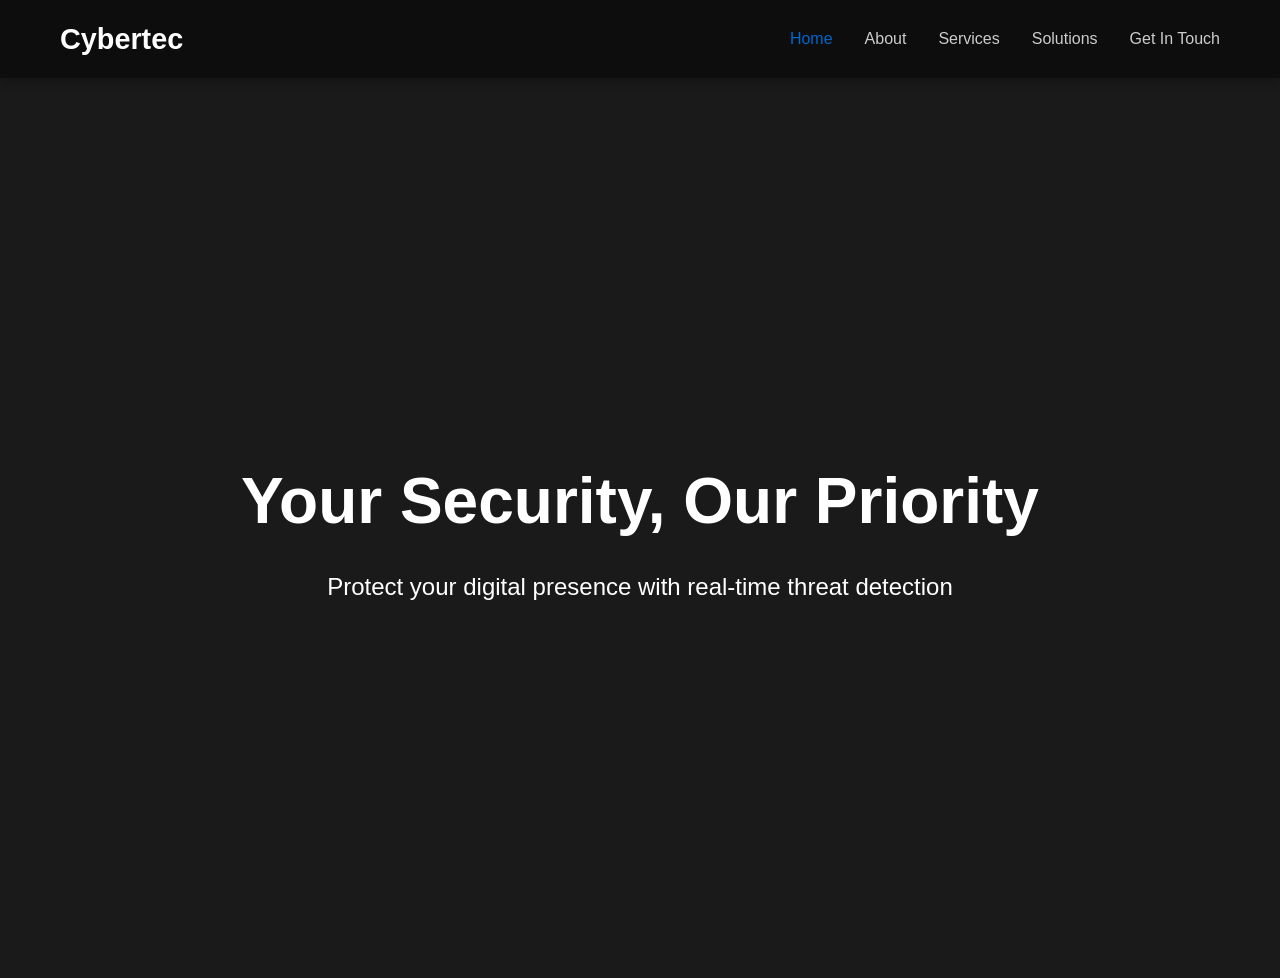
==== commit 3a02898b: "updated the home screen" ====
--- a/index.html
+++ b/index.html
@@ -24,106 +24,14 @@
     </div>
 </header>
 
-<main>
-    <!-- Hero Section (no buttons) -->
-    <section class="hero">
+<main class="fullscreen-hero">
+    <section class="hero fullscreen">
         <div class="container">
             <h1>Your Security, Our Priority</h1>
             <p>Protect your digital presence with real-time threat detection</p>
         </div>
     </section>
-
-    <!-- How We Secure Your Future (Services Preview) -->
-    <section class="services-preview">
-        <div class="container">
-            <h2>How We Secure Your Future</h2>
-            <p class="section-subtitle">Services we provide to meet your unique needs. Our services are designed to enhance efficiency, improve performance and drive growth.</p>
-            <div class="service-grid">
-                <div class="service-card">
-                    <h3>Security Audits</h3>
-                    <p>Reviewing and examining system controls.</p>
-                </div>
-                <div class="service-card">
-                    <h3>Penetration Testing</h3>
-                    <p>Simulated cyber-attacks and detailed security assessments.</p>
-                </div>
-                <div class="service-card">
-                    <h3>Maintenance Agreements</h3>
-                    <p>Regular monitoring and proactive support services.</p>
-                </div>
-                <div class="service-card">
-                    <h3>Firewall Solutions</h3>
-                    <p>Advanced firewall implementations to protect your network against cyber threats.</p>
-                </div>
-                <div class="service-card">
-                    <h3>Anti-Virus / Malware Installation</h3>
-                    <p>Tools to prevent data breaches and secure  information.</p>
-                </div>
-                <div class="service-card">
-                    <h3>Backup Services</h3>
-                    <p>Backup and recovery solutions to securely protect critical information.</p>
-                </div>
-            </div>
-        </div>
-    </section>
-
-    <!-- Cybersecurity Excellence (Features) -->
-    <section class="features">
-        <div class="container">
-            <h2>Cybersecurity Excellence</h2>
-            <p class="section-subtitle">Tips and solutions designed to protect your digital assets</p>
-            <div class="features-grid">
-                <div class="feature-card">
-                    <h3>Seamless Cloud Integration for your business</h3>
-                    <p>Using cloud technology to enhance security and scale your operations</p>
-                </div>
-                <div class="feature-card">
-                    <h3>Real-Time Data Insights</h3>
-                    <p>Track and visualize your data in real-time with our dynamic system</p>
-                </div>
-                <div class="feature-card">
-                    <h3>Empowering Interfaces</h3>
-                    <p>Experience seamless performance and flexibility for your applications. Build dynamic and user-friendly interfaces.</p>
-                </div>
-            </div>
-        </div>
-    </section>
-
-    <!-- CTA Form Section (matches reference) -->
-    <section class="cta-form">
-        <div class="container">
-            <div class="cta-wrapper">
-                <div class="cta-text">
-                    <h2>Ready to Secure Your Business?</h2>
-                    <p>Let us help you secure your business with tailored solutions and expert support. Contact us today for a free consultation!</p>
-                </div>
-                <div class="cta-form-box">
-                    <form id="quickContact" action="#" method="post">
-                        <input type="text" name="name" placeholder="Name" required>
-                        <input type="email" name="email" placeholder="Email" required>
-                        <input type="text" name="company" placeholder="Your Company">
-                        <select name="service" required>
-                            <option value="">Select...</option>
-                            <option value="penetration">Penetration Testing</option>
-                            <option value="firewall">Firewall Installations</option>
-                            <option value="backup">Backup Services</option>
-                            <option value="audit">Security Audits</option>
-                            <option value="antivirus">Anti-Virus/Malware</option>
-                            <option value="maintenance">Maintenance Agreements</option>
-                        </select>
-                        <button type="submit" class="btn btn-primary">Submit</button>
-                    </form>
-                </div>
-            </div>
-        </div>
-    </section>
 </main>
-
-<footer>
-    <div class="container">
-        <p>&copy; 2026 Cybertec. All rights reserved. | Your Security, Our Priority</p>
-    </div>
-</footer>
 
 <script src="js/main.js"></script>
 </body>
--- a/styles.css
+++ b/styles.css
@@ -64,28 +64,43 @@
 }
 
 /* Hero */
-.hero {
-    text-align: center;
-    padding: 5rem 0;
+/* Fullscreen hero - no scroll */
+html, body {
+    height: 100%;
+    margin: 0;
+    padding: 0;
+    overflow: hidden;  /* removes scrollbar */
+}
+
+.fullscreen-hero {
+    height: 100vh;
+    display: flex;
+    align-items: center;
+    justify-content: center;
+}
+
+.hero.fullscreen {
+    height: 100vh;
+    display: flex;
+    align-items: center;
+    justify-content: center;
+    text-align: center;
     background: #1a1a1a;
+    margin: 0;
+    padding: 0;
+}
+
+.hero.fullscreen .container {
+    width: 100%;
 }
 
 .hero h1 {
-    font-size: 3rem;
+    font-size: 4rem;
     margin-bottom: 1rem;
-    color: #ffffff;
 }
 
 .hero p {
-    font-size: 1.25rem;
-    color: #cccccc;
-    margin-bottom: 2rem;
-}
-.hero {
-    text-align: center;
-    padding: 5rem 0;
-    background: #1a1a1a;
-    border-bottom: 2px solid #333333;   /* ← add this line */
+    font-size: 1.5rem;
 }
 /* Buttons */
 .btn {
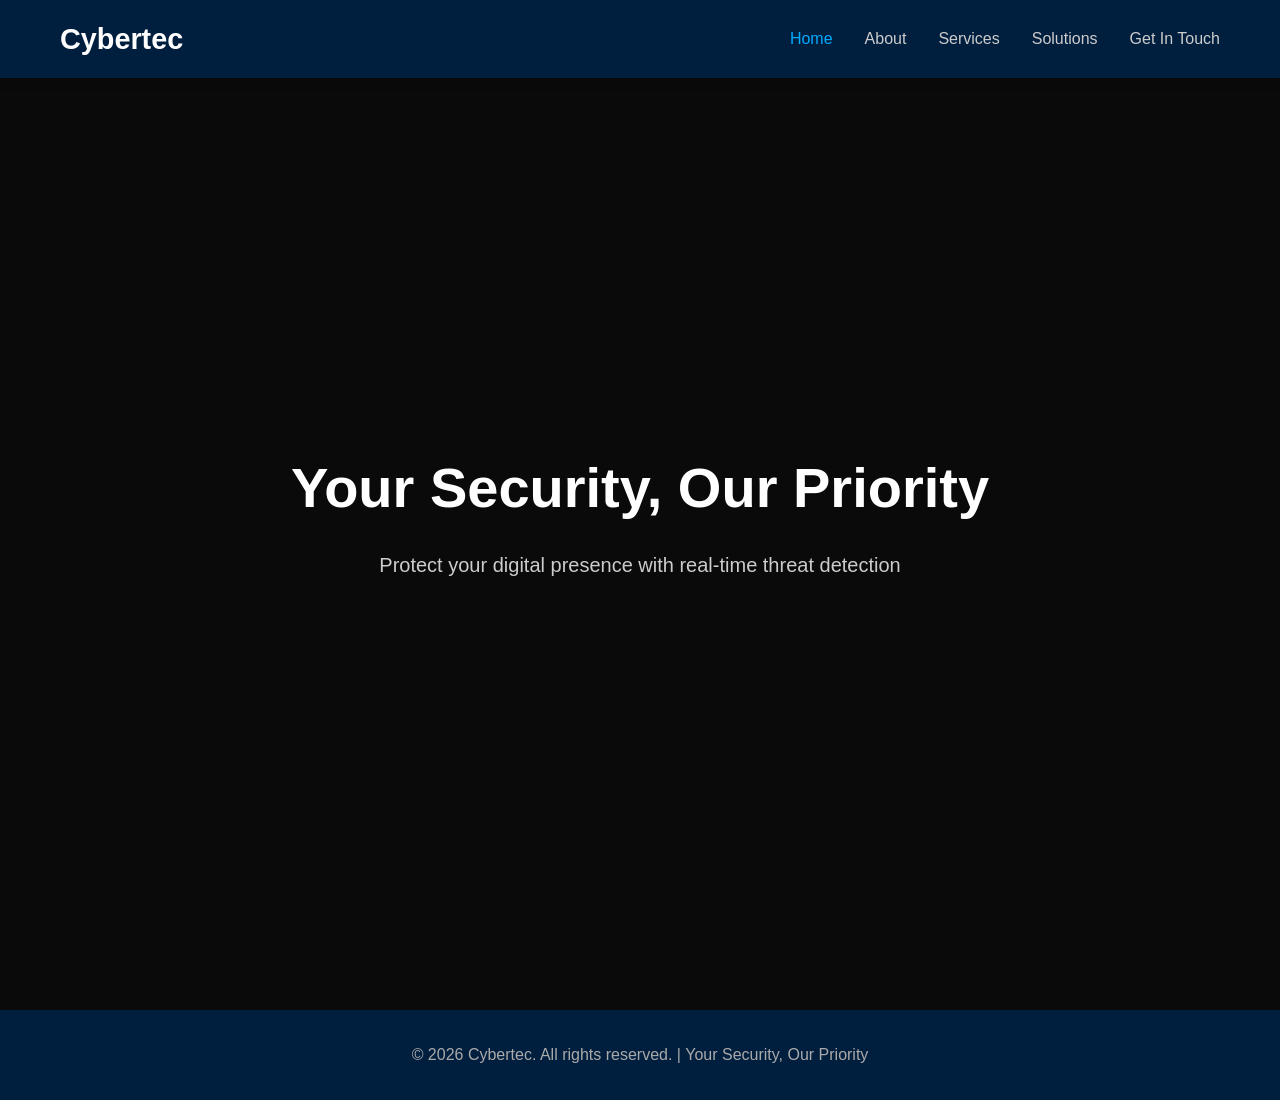
==== commit 28f8cdfe: "Added footer in the home page and edited home page" ====
--- a/index.html
+++ b/index.html
@@ -24,15 +24,20 @@
     </div>
 </header>
 
-<main class="fullscreen-hero">
-    <section class="hero fullscreen">
+<main>
+    <section class="hero">
         <div class="container">
             <h1>Your Security, Our Priority</h1>
             <p>Protect your digital presence with real-time threat detection</p>
         </div>
     </section>
+
 </main>
-
+<footer>
+    <div class="container">
+        <p>&copy; 2026 Cybertec. All rights reserved. | Your Security, Our Priority</p>
+    </div>
+</footer>
 <script src="js/main.js"></script>
 </body>
 </html>
--- a/styles.css
+++ b/styles.css
@@ -4,11 +4,16 @@
     box-sizing: border-box;
 }
 
+html, body {
+    height: 100%;
+    /* No overflow:hidden – scrolling enabled */
+}
+
 body {
     font-family: 'Segoe UI', Tahoma, Geneva, Verdana, sans-serif;
     line-height: 1.6;
-    background-color: #1a1a1a;  /* medium black */
-    color: #ffffff;              /* white text */
+    background-color: #0a0a0a;   /* midnight black */
+    color: #ffffff;
 }
 
 .container {
@@ -17,9 +22,9 @@
     padding: 0 20px;
 }
 
-/* Header */
+/* Header – Navy Blue */
 header {
-    background: #0d0d0d;
+    background: #001f3f;   /* navy blue */
     box-shadow: 0 2px 10px rgba(0,0,0,0.3);
     position: sticky;
     top: 0;
@@ -53,7 +58,7 @@
 }
 
 .nav-links a:hover, .nav-links a.active {
-    color: #0066cc;
+    color: #00aaff;
 }
 
 .hamburger {
@@ -63,92 +68,31 @@
     color: white;
 }
 
-/* Hero */
-/* Fullscreen hero - no scroll */
-html, body {
-    height: 100%;
-    margin: 0;
-    padding: 0;
-    overflow: hidden;  /* removes scrollbar */
-}
-
-.fullscreen-hero {
-    height: 100vh;
+.hero {
+    min-height: 100vh;
     display: flex;
     align-items: center;
     justify-content: center;
-}
-
-.hero.fullscreen {
-    height: 100vh;
-    display: flex;
-    align-items: center;
-    justify-content: center;
-    text-align: center;
-    background: #1a1a1a;
-    margin: 0;
-    padding: 0;
-}
-
-.hero.fullscreen .container {
-    width: 100%;
+    text-align: center;
+    background: #0a0a0a;
+    padding: 2rem;
 }
 
 .hero h1 {
-    font-size: 4rem;
-    margin-bottom: 1rem;
+    font-size: 3.5rem;
+    margin-bottom: 1rem;
+    color: #ffffff;
 }
 
 .hero p {
-    font-size: 1.5rem;
-}
-/* Buttons */
-.btn {
-    display: inline-block;
-    padding: 0.75rem 1.5rem;
-    border-radius: 8px;
-    text-decoration: none;
-    font-weight: 600;
-    transition: all 0.3s;
-    cursor: pointer;
-    border: none;
-    font-size: 1rem;
-}
-
-.btn-primary {
-    background: #0066cc;
-    color: white;
-}
-
-.btn-primary:hover {
-    background: #0052a3;
-    transform: translateY(-2px);
-}
-
-.btn-secondary {
-    background: transparent;
-    color: #0066cc;
-    border: 2px solid #0066cc;
-}
-
-.btn-secondary:hover {
-    background: #0066cc;
-    color: white;
-}
-
-.btn-light {
-    background: white;
-    color: #0066cc;
-}
-
-.btn-light:hover {
-    background: #f0f0f0;
-}
-
-/* Services Preview */
+    font-size: 1.25rem;
+    color: #cccccc;
+    margin-bottom: 2rem;
+}
+
 .services-preview, .services-full {
     padding: 4rem 0;
-    background: #1a1a1a;
+    background: #0a0a0a;
 }
 
 .services-preview h2, .features h2, .page-header h2 {
@@ -172,7 +116,7 @@
 }
 
 .service-card {
-    background: #2a2a2a;
+    background: #1a1a1a;
     padding: 2rem;
     border-radius: 12px;
     transition: transform 0.3s, box-shadow 0.3s;
@@ -185,17 +129,21 @@
 }
 
 .service-card h3 {
-    margin-bottom: 1rem;
-    color: #ffffff;
+    color: #ff3333;   
+    margin-bottom: 1rem;
+}
+
+.feature-card h3 {
+    color: #66ff66;   
+    margin-bottom: 1rem;
 }
 
 .service-card p {
     color: #dddddd;
 }
 
-/* Features */
 .features {
-    background: #222222;
+    background: #0f0f0f;
     padding: 4rem 0;
 }
 
@@ -206,22 +154,26 @@
 }
 
 .feature-card {
-    background: #2a2a2a;
+    background: #1a1a1a;
     padding: 2rem;
     border-radius: 12px;
     text-align: center;
     box-shadow: 0 2px 5px rgba(0,0,0,0.2);
     color: #ffffff;
+    min-height: 280px;   
+    display: flex;
+    flex-direction: column;
+    justify-content: center;
 }
 
 .feature-card p {
     color: #dddddd;
 }
 
-/* CTA Form Section */
+
 .cta-form {
     padding: 4rem 0;
-    background: #0d0d0d;
+    background: #003366;  
     color: white;
 }
 
@@ -238,7 +190,7 @@
 }
 
 .cta-form-box {
-    background: #2a2a2a;
+    background: #1a1a1a;
     padding: 2rem;
     border-radius: 16px;
     color: #ffffff;
@@ -265,7 +217,7 @@
 
 /* About page */
 .about-content {
-    background: #1a1a1a;
+    background: #0a0a0a;
     padding: 3rem 0;
 }
 
@@ -289,13 +241,13 @@
 /* Contact Form Page */
 .contact-form-section {
     padding: 3rem 0;
-    background: #1a1a1a;
+    background: #0a0a0a;
 }
 
 .contact-wrapper {
     max-width: 700px;
     margin: 0 auto;
-    background: #2a2a2a;
+    background: #1a1a1a;
     padding: 2rem;
     border-radius: 16px;
 }
@@ -329,7 +281,7 @@
 
 /* Page Header */
 .page-header {
-    background: #222222;
+    background: #0f0f0f;
     padding: 3rem 0;
     text-align: center;
 }
@@ -344,32 +296,15 @@
     color: #cccccc;
 }
 
-/* Solutions page */
-.solutions-grid {
+/* Solutions full page */
+.solutions-full {
     padding: 3rem 0;
-    background: #1a1a1a;
-}
-
-.solution-item {
-    background: #2a2a2a;
-    margin-bottom: 2rem;
-    padding: 2rem;
-    border-radius: 12px;
-}
-
-.solution-text h3 {
-    font-size: 1.5rem;
-    margin-bottom: 0.5rem;
-    color: #ffffff;
-}
-
-.solution-text p {
-    color: #dddddd;
+    background: #0a0a0a;
 }
 
 /* Footer */
 footer {
-    background: #0d0d0d;
+    background: #001f3f;  /* navy blue footer */
     color: #aaaaaa;
     text-align: center;
     padding: 2rem 0;
@@ -385,7 +320,7 @@
         top: 70px;
         left: 0;
         width: 100%;
-        background: #0d0d0d;
+        background: #001f3f;
         padding: 1rem;
         box-shadow: 0 5px 10px rgba(0,0,0,0.3);
     }
@@ -409,11 +344,4 @@
     .service-grid, .features-grid {
         grid-template-columns: 1fr;
     }
-}
-    /* About page */
-.about-content ul {
-    margin: 1rem 0 0 2rem;
-}
-.about-content li {
-    margin: 0.5rem 0;
-}
+}
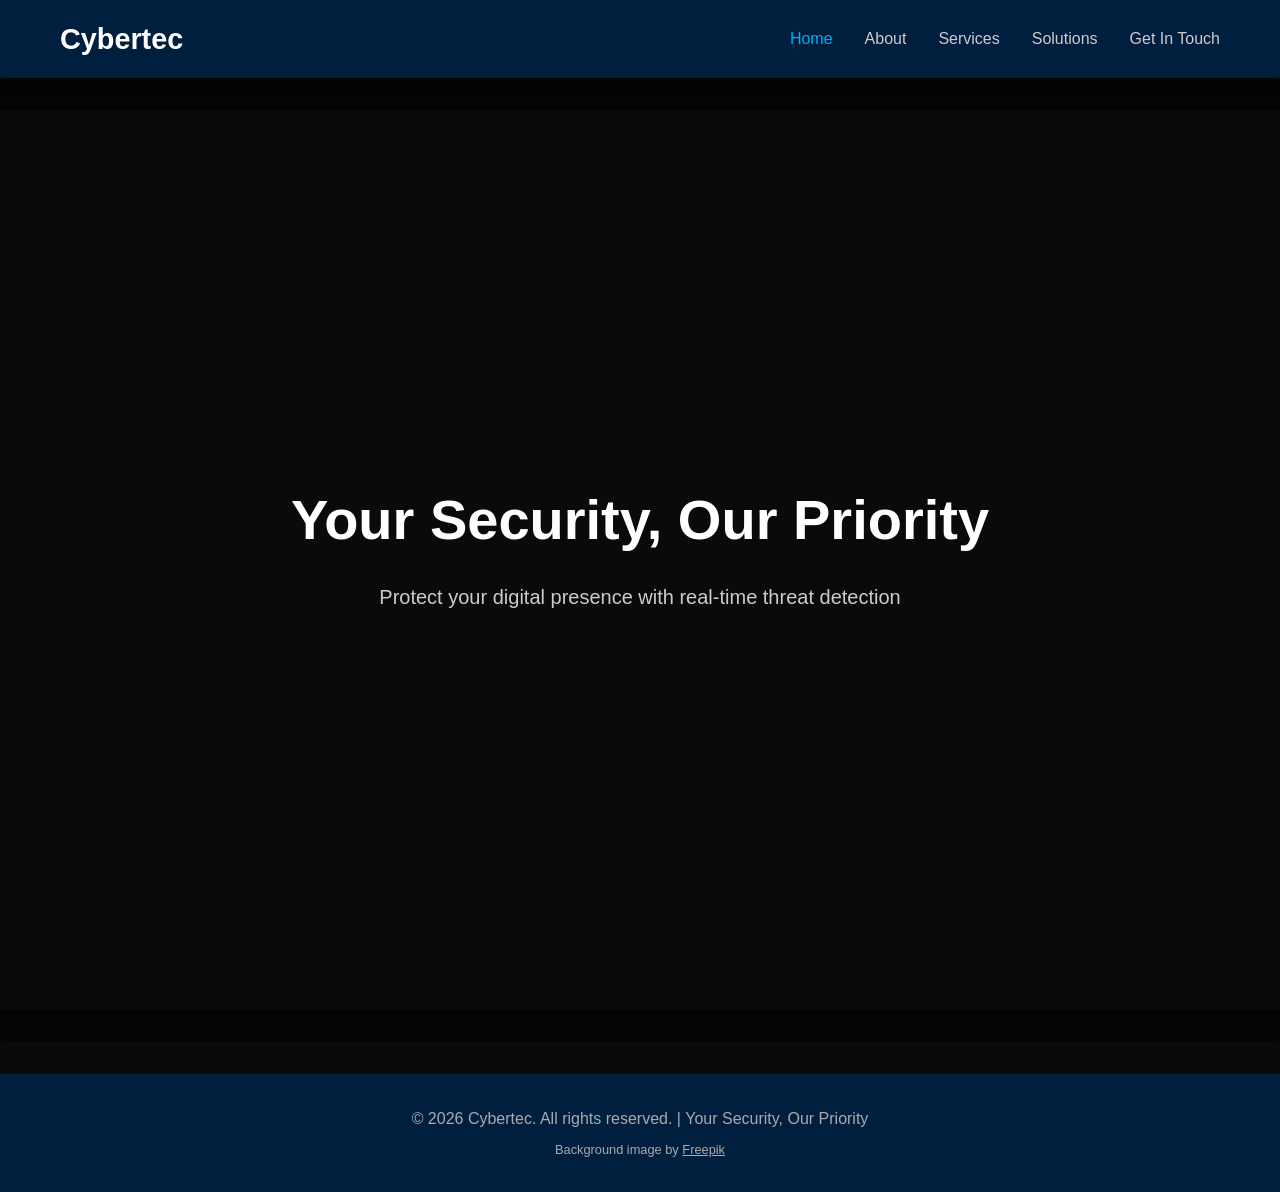
==== commit 131e46ce: "added background image" ====
--- a/index.html
+++ b/index.html
@@ -6,7 +6,7 @@
     <title>Cybertec | Your Security, Our Priority</title>
     <link rel="stylesheet" href="styles.css">
 </head>
-<body>
+<body class="home-page">
 
 <header>
     <div class="container">
@@ -36,6 +36,7 @@
 <footer>
     <div class="container">
         <p>&copy; 2026 Cybertec. All rights reserved. | Your Security, Our Priority</p>
+        <p style="font-size: 0.8rem; margin-top: 0.5rem;">Background image by <a href="https://www.freepik.com" target="_blank" style="color: #aaa;">Freepik</a></p>
     </div>
 </footer>
 <script src="js/main.js"></script>
--- a/styles.css
+++ b/styles.css
@@ -160,10 +160,16 @@
     text-align: center;
     box-shadow: 0 2px 5px rgba(0,0,0,0.2);
     color: #ffffff;
-    min-height: 280px;   
+    min-height: 280px;
     display: flex;
     flex-direction: column;
     justify-content: center;
+    transition: transform 0.3s, box-shadow 0.3s;  
+}
+
+.feature-card:hover {
+    transform: translateY(-5px);
+    box-shadow: 0 10px 25px rgba(0,0,0,0.3);
 }
 
 .feature-card p {
@@ -238,7 +244,85 @@
     margin: 0.5rem 0;
 }
 
-/* Contact Form Page */
+/* About page grid and stats */
+.about-grid {
+    display: grid;
+    grid-template-columns: 2fr 1fr;
+    gap: 3rem;
+    align-items: start;
+}
+
+.about-text h2 {
+    margin-top: 1.5rem;
+    margin-bottom: 1rem;
+    color: #00aaff;
+}
+
+.about-text p {
+    margin-bottom: 1rem;
+    line-height: 1.6;
+}
+
+.about-text ul {
+    list-style: none;
+    padding: 0;
+}
+
+.about-text li {
+    margin-bottom: 0.75rem;
+    padding-left: 1.5rem;
+    position: relative;
+}
+
+.about-text li::before {
+    content: "✓";
+    color: #66ff66;
+    position: absolute;
+    left: 0;
+}
+
+.about-stats {
+    display: flex;
+    flex-direction: column;
+    gap: 1.5rem;
+}
+
+.stat-card {
+    background: #1a1a1a;
+    padding: 1.5rem;
+    border-radius: 12px;
+    text-align: center;
+    border-left: 4px solid #00aaff;
+}
+
+.stat-number {
+    display: block;
+    font-size: 2.5rem;
+    font-weight: bold;
+    color: #00aaff;
+}
+
+.stat-label {
+    font-size: 1rem;
+    color: #cccccc;
+}
+
+@media (max-width: 768px) {
+    .about-grid {
+        grid-template-columns: 1fr;
+        gap: 2rem;
+    }
+    .about-stats {
+        flex-direction: row;
+        flex-wrap: wrap;
+        justify-content: center;
+    }
+    .stat-card {
+        flex: 1;
+        min-width: 120px;
+    }
+}
+
 .contact-form-section {
     padding: 3rem 0;
     background: #0a0a0a;
@@ -279,10 +363,9 @@
     margin-top: 0.25rem;
 }
 
-/* Page Header */
 .page-header {
     background: #0f0f0f;
-    padding: 3rem 0;
+    padding: 1.5rem 0;   /* was 3rem, now smaller */
     text-align: center;
 }
 
@@ -296,22 +379,19 @@
     color: #cccccc;
 }
 
-/* Solutions full page */
 .solutions-full {
     padding: 3rem 0;
     background: #0a0a0a;
 }
 
-/* Footer */
 footer {
-    background: #001f3f;  /* navy blue footer */
+    background: #001f3f;  
     color: #aaaaaa;
     text-align: center;
     padding: 2rem 0;
     margin-top: 2rem;
 }
 
-/* Responsive */
 @media (max-width: 768px) {
     .nav-links {
         display: none;
@@ -325,6 +405,12 @@
         box-shadow: 0 5px 10px rgba(0,0,0,0.3);
     }
     
+@media (max-width: 768px) {
+    .page-header {
+        padding: 1rem 0;
+    }
+}
+
     .nav-links.active {
         display: flex;
     }
@@ -344,4 +430,17 @@
     .service-grid, .features-grid {
         grid-template-columns: 1fr;
     }
+}
+body.home-page {
+    background-image: url('images/cyber-bg.jpg');
+    background-size: cover;
+    background-position: center center;
+    background-attachment: fixed;   
+    background-repeat: no-repeat;
+}
+
+body.home-page main {
+    background-color: rgba(0, 0, 0, 0.6);   
+    padding: 2rem 0;
+    border-radius: 8px;
 }
